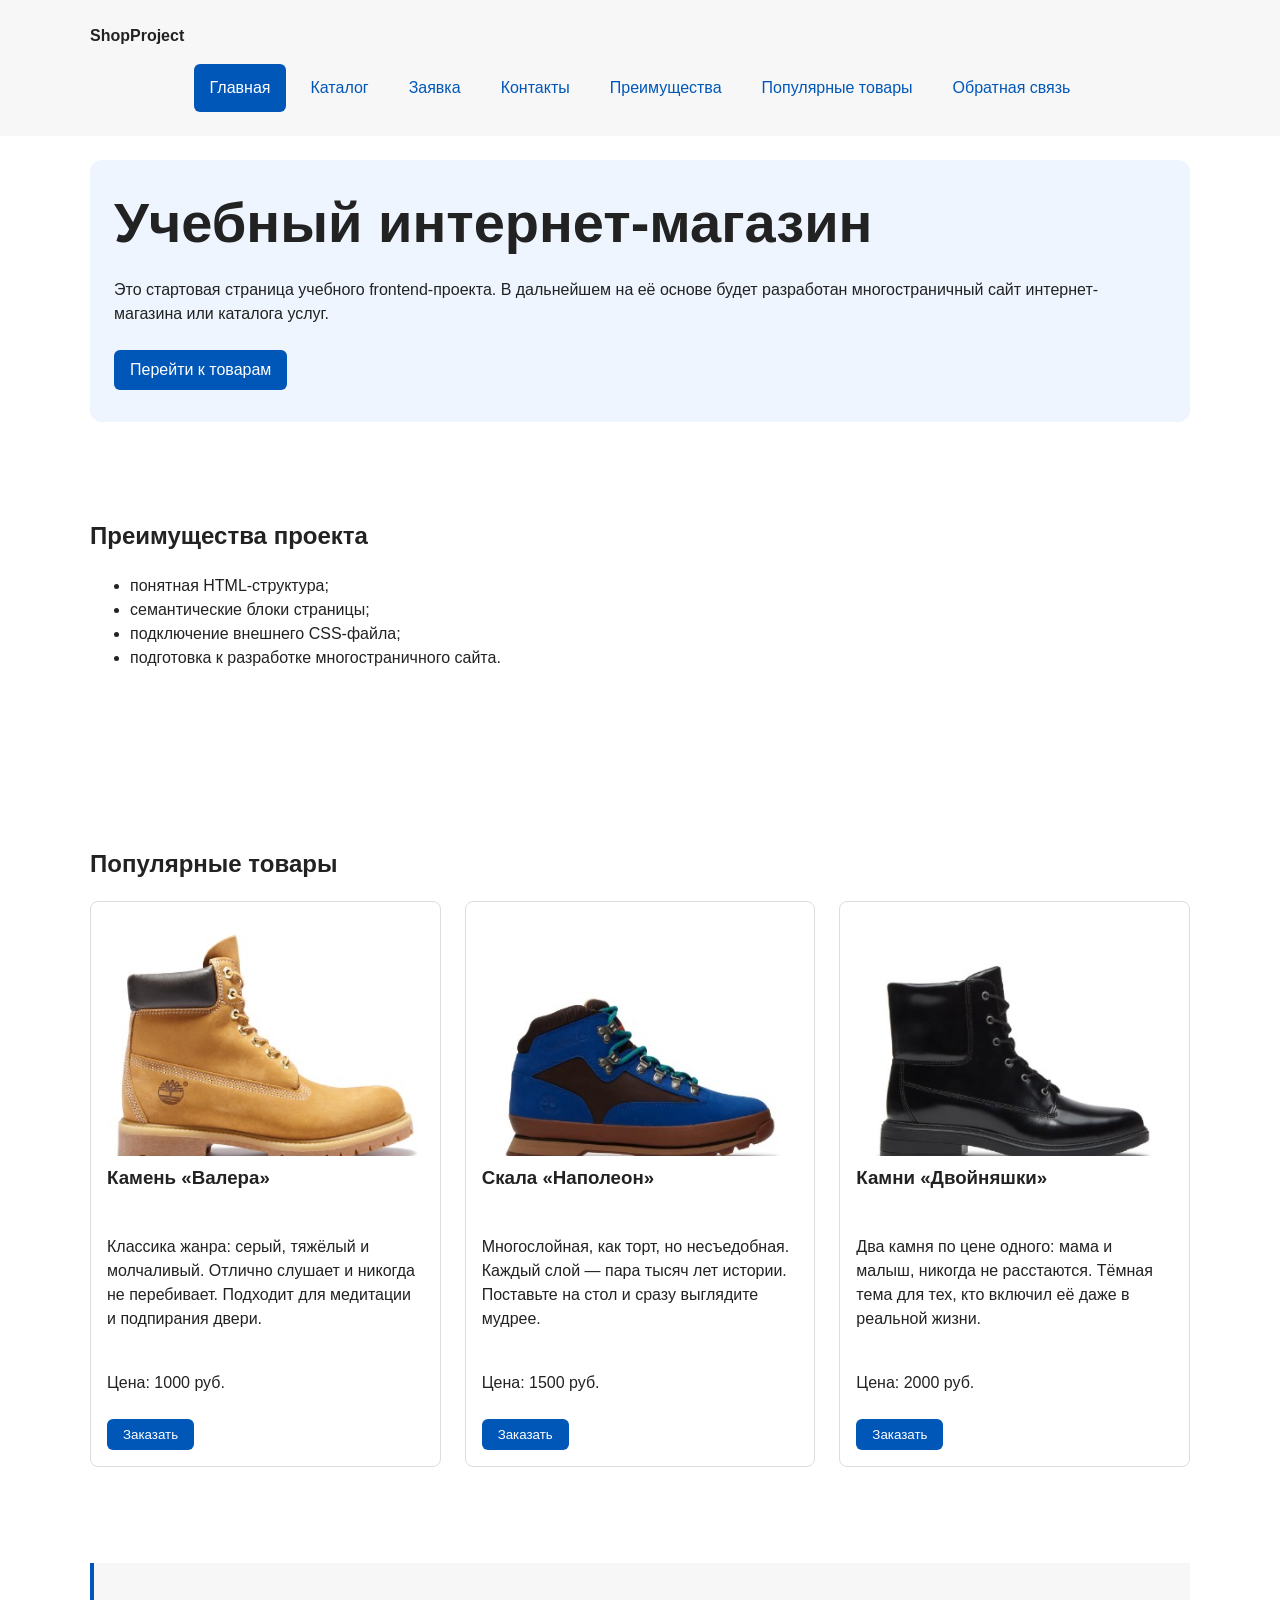
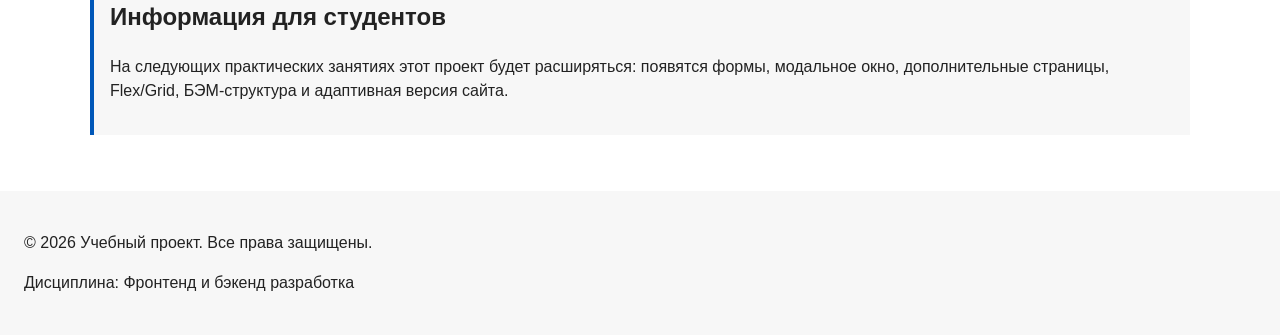
==== index.html @ 2223011c "first commit" ====
<!DOCTYPE html>
<html lang="ru">
<head>
  <meta charset="UTF-8">
  <meta name="viewport" content="width=device-width, initial-scale=1.0">
  <meta name="description" content="Главная страница учебного интернет-магазина: преимущества и популярные товары.">
  <title>Учебный интернет-магазин</title>
  <link rel="stylesheet" href="css/style.css">
  <link rel="stylesheet" href="css/responsive.css">
  <script src="js/main.js" defer></script>
</head>
<body>
  <a class="skip-link" href="#main">Перейти к основному содержимому</a>

  <header>
    <div class="site-header">
      <a class="site-logo" href="index.html">ShopProject</a>

      <nav class="site-nav" aria-label="Основная навигация">
        <ul class="site-nav__list">
          <li><a href="index.html" aria-current="page">Главная</a></li>
          <li><a href="catalog.html">Каталог</a></li>
          <li><a href="order.html">Заявка</a></li>
          <li><a href="contacts.html">Контакты</a></li>
          <li><a href="index.html#advantages">Преимущества</a></li>
          <li><a href="index.html#popular">Популярные товары</a></li>
          <li><a href="index.html#contacts">Обратная связь</a></li>
        </ul>
      </nav>
    </div>
  </header>

  <main id="main" class="main">
    <section class="hero">
      <h1>Учебный интернет-магазин</h1>
      <p>
        Это стартовая страница учебного frontend-проекта.
        В дальнейшем на её основе будет разработан многостраничный сайт
        интернет-магазина или каталога услуг.
      </p>
      <a class="button" href="#popular">Перейти к товарам</a>
    </section>

    <section class="section" id="advantages">
      <h2>Преимущества проекта</h2>
      <ul class="advantages-list">
        <li>понятная HTML-структура;</li>
        <li>семантические блоки страницы;</li>
        <li>подключение внешнего CSS-файла;</li>
        <li>подготовка к разработке многостраничного сайта.</li>
      </ul>
    </section>

    <section class="section" id="popular">
      <h2>Популярные товары</h2>

      <div class="products-grid">
        <article class="product-card">
          <img
            class="product-card__image"
            src="images/product1-640.jpg"
            srcset="images/product1-480.jpg 480w,
                    images/product1-640.jpg 640w,
                    images/product1-960.jpg 960w"
            sizes="(max-width: 639px) 100vw,
                   (max-width: 1023px) 50vw,
                   33vw"
            alt="Камень «Валера»"
            width="640"
            height="480"
            loading="lazy"
          >
          <h3>Камень «Валера»</h3>
          <p>Классика жанра: серый, тяжёлый и молчаливый. Отлично слушает и никогда не перебивает. Подходит для медитации и подпирания двери.</p>
          <p>Цена: 1000 руб.</p>
          <button class="button product-card__button" type="button" data-product="Камень «Валера»">
            Заказать
          </button>
        </article>

        <article class="product-card">
          <img
            class="product-card__image"
            src="images/product2-640.jpg"
            srcset="images/product2-480.jpg 480w,
                    images/product2-640.jpg 640w,
                    images/product2-960.jpg 960w"
            sizes="(max-width: 639px) 100vw,
                   (max-width: 1023px) 50vw,
                   33vw"
            alt="Скала «Наполеон»"
            width="640"
            height="480"
            loading="lazy"
          >
          <h3>Скала «Наполеон»</h3>
          <p>Многослойная, как торт, но несъедобная. Каждый слой — пара тысяч лет истории. Поставьте на стол и сразу выглядите мудрее.</p>
          <p>Цена: 1500 руб.</p>
          <button class="button product-card__button" type="button" data-product="Скала «Наполеон»">
            Заказать
          </button>
        </article>

        <article class="product-card">
          <img
            class="product-card__image"
            src="images/product3-640.jpg"
            srcset="images/product3-480.jpg 480w,
                    images/product3-640.jpg 640w,
                    images/product3-960.jpg 960w"
            sizes="(max-width: 639px) 100vw,
                   (max-width: 1023px) 50vw,
                   33vw"
            alt="Камни «Двойняшки»"
            width="640"
            height="480"
            loading="lazy"
          >
          <h3>Камни «Двойняшки»</h3>
          <p>Два камня по цене одного: мама и малыш, никогда не расстаются. Тёмная тема для тех, кто включил её даже в реальной жизни.</p>
          <p>Цена: 2000 руб.</p>
          <button class="button product-card__button" type="button" data-product="Камни «Двойняшки»">
            Заказать
          </button>
        </article>
      </div>
    </section>

    <aside class="aside-info">
      <h2>Информация для студентов</h2>
      <p>
        На следующих практических занятиях этот проект будет расширяться:
        появятся формы, модальное окно, дополнительные страницы, Flex/Grid,
        БЭМ-структура и адаптивная версия сайта.
      </p>
    </aside>
  </main>

  <footer id="contacts">
    <p>&copy; 2026 Учебный проект. Все права защищены.</p>
    <p>Дисциплина: Фронтенд и бэкенд разработка</p>
  </footer>
  <dialog class="order-dialog" id="order-dialog" aria-labelledby="order-dialog-title">
    <h2 id="order-dialog-title">Оформление заявки</h2>

    <form class="order-form" id="order-form" action="#" method="post" novalidate>
      <input id="selected-product" name="selected-product" type="hidden">

      <div class="form-field">
        <label for="order-name">Имя</label>
        <input
          id="order-name"
          name="name"
          type="text"
          placeholder="Введите ваше имя"
          minlength="2"
          autocomplete="given-name"
          required
        >
      </div>

      <div class="form-field">
        <label for="order-email">E-mail</label>
        <input
          id="order-email"
          name="email"
          type="email"
          placeholder="example@mail.ru"
          autocomplete="email"
          required
        >
      </div>

      <div class="form-field">
        <label for="order-phone">Телефон</label>
        <input
          id="order-phone"
          name="phone"
          type="tel"
          inputmode="tel"
          placeholder="+7 (900) 000-00-00"
          pattern="^\+7 \(\d{3}\) \d{3}-\d{2}-\d{2}$"
          required
        >
        <small>Формат: +7 (900) 000-00-00</small>
      </div>

      <div class="form-field">
        <label for="order-date">Дата связи</label>
        <input
          id="order-date"
          name="date"
          type="date"
        >
      </div>

      <div class="form-field">
        <label for="order-topic">Тема заявки</label>
        <select id="order-topic" name="topic" required>
          <option value="">Выберите тему</option>
          <option value="product">Заказ товара</option>
          <option value="consultation">Консультация</option>
          <option value="delivery">Доставка</option>
        </select>
      </div>

      <div class="form-field">
        <label for="order-comment">Комментарий</label>
        <textarea
          id="order-comment"
          name="comment"
          rows="4"
          placeholder="Укажите дополнительную информацию"
        ></textarea>
      </div>

      <div class="form-field form-field--checkbox">
        <label>
          <input
            id="order-agreement"
            name="agreement"
            type="checkbox"
            required
          >
          Я согласен на обработку данных
        </label>
      </div>

      <div class="form-actions">
        <button type="button" id="close-order-dialog">Закрыть</button>
        <button type="submit">Отправить заявку</button>
      </div>
    </form>
  </dialog>

  <p class="success-message" id="success-message" hidden>
    Форма успешно отправлена!
  </p>
</body>
</html>
---- css/style.css ----
/* ===============================
   1. Переменные проекта
   =============================== */

:root {
  /* Основные цвета проекта */
  --color-bg: #ffffff;
  --color-text: #222222;
  --color-muted: #666666;
  --color-primary: #0057b8;
  --color-primary-dark: #003f86;
  --color-border: #dddddd;
  --color-surface: #f7f7f7;
  --color-surface-accent: #eef5ff;
  --color-danger: #b00020;
  --color-success: #168a2f;
  --color-success-bg: #eefaf0;
  --color-white: #ffffff;

  /* Отступы */
  --space-xs: 4px;
  --space-sm: 8px;
  --space-md: 16px;
  --space-lg: 24px;
  --space-xl: 32px;

  /* Скругления */
  --radius-sm: 6px;
  --radius-md: 8px;
  --radius-lg: 12px;

  /* Размеры */
  --container-width: 1100px;
}

/* ===============================
   2. Базовые стили
   =============================== */

/* Плавная прокрутка к якорям. */
html {
  scroll-behavior: smooth;
}

/* border-box: width включает content, padding и border. */
* {
  box-sizing: border-box;
}

/* Убираем стандартный отступ body и задаём базовую типографику. */
body {
  margin: 0;
  font-family: Arial, sans-serif;
  line-height: 1.5;
  color: var(--color-text);
  background-color: var(--color-bg);
}

/* Внутренние отступы основных областей страницы. */
header,
main,
footer {
  padding: var(--space-lg);
}

/* Шапка и подвал используют нейтральный фон. */
header {
  background-color: var(--color-surface);
}

footer {
  background-color: var(--color-surface);
}

/* ===============================
   3. Общие элементы интерфейса
   =============================== */

a {
  color: var(--color-primary);
}

a:hover {
  color: var(--color-primary-dark);
}

a:focus-visible {
  outline: 2px solid var(--color-primary);
  outline-offset: 3px;
}

/* Подсветка элемента, на который ведёт якорная ссылка. */
:target {
  outline: 2px dashed var(--color-primary);
  outline-offset: 4px;
}

/* Кнопка: используется и для ссылок, и для элементов button. */
.button {
  display: inline-block;
  padding: var(--space-sm) var(--space-md);
  color: var(--color-white);
  background-color: var(--color-primary);
  text-decoration: none;
  border: none;
  border-radius: var(--radius-sm);
  cursor: pointer;
}

.button:hover {
  background-color: var(--color-primary-dark);
}

.button:focus-visible {
  outline: 2px solid var(--color-primary);
  outline-offset: 3px;
}

.button:disabled {
  opacity: 0.6;
  cursor: not-allowed;
}

/* ===============================
   4. Компоненты страницы
   =============================== */

/* Шапка: ограничиваем ширину содержимого. */
.site-header {
  max-width: var(--container-width);
  margin: 0 auto;
}

/* Текстовый логотип. */
.site-logo {
  font-weight: bold;
  text-decoration: none;
  color: var(--color-text);
}

/* Навигация через Flexbox: пункты в строку с переносом. */
.site-nav__list {
  display: flex;
  flex-wrap: wrap;
  justify-content: center;
  align-items: center;
  gap: var(--space-md);
  padding: 0;
  margin: var(--space-md) 0 0;
  list-style: none;
}

/* inline-block позволяет задать ссылке внутренние отступы. */
.site-nav__list a {
  display: inline-block;
  padding: var(--space-sm) var(--space-md);
  color: var(--color-primary);
  text-decoration: none;
  border-radius: var(--radius-sm);
}

.site-nav__list a:hover {
  color: var(--color-white);
  background-color: var(--color-primary);
}

/* Пункт меню текущей страницы подсвечивается.
   aria-current="page" сообщает и браузеру, и экранным читалкам,
   что ссылка ведёт на открытую сейчас страницу. */
.site-nav__list a[aria-current="page"] {
  color: var(--color-white);
  background-color: var(--color-primary);
}

/* Хлебные крошки на внутренних страницах. */
.breadcrumbs {
  max-width: var(--container-width);
  margin: 0 auto var(--space-md);
  font-size: 14px;
  color: var(--color-muted);
}

.breadcrumbs a {
  color: var(--color-primary);
}

/* Разделитель перед названием текущей страницы. */
.breadcrumbs span::before {
  content: " / ";
  color: var(--color-muted);
}

/* Hero-блок — первый крупный блок страницы. */
.hero {
  max-width: var(--container-width);
  margin: 0 auto var(--space-xl);
  padding: var(--space-xl) var(--space-lg);
  background-color: var(--color-surface-accent);
  border-radius: var(--radius-lg);
}

/* Общий класс для разделов страницы. */
.section {
  max-width: var(--container-width);
  margin: 0 auto var(--space-xl);
}

.section h2 {
  margin-top: 0;
}

/* Сетка карточек: три равные колонки. */
.products-grid {
  display: grid;
  grid-template-columns: repeat(3, 1fr);
  gap: var(--space-lg);
}

/* Карточка товара — flex-контейнер, содержимое сверху вниз. */
.product-card {
  display: flex;
  flex-direction: column;
  gap: var(--space-sm);
  margin-bottom: 0;
  padding: var(--space-md);
  border: 1px solid var(--color-border);
  border-radius: var(--radius-md);
  background-color: var(--color-bg);
}

.product-card:hover {
  border-color: var(--color-primary);
}

.product-card h3 {
  margin-top: 0;
}

/* Кнопка прижата к низу карточки и не растягивается. */
.product-card .button {
  margin-top: auto;
  align-self: flex-start;
}

/* Страница каталога: фильтры слева, товары справа. */
.catalog-layout {
  max-width: var(--container-width);
  margin: 0 auto var(--space-xl);
  display: grid;
  grid-template-columns: 260px 1fr;
  grid-template-areas: "filters products";
  gap: var(--space-lg);
}

.catalog-filters {
  grid-area: filters;
  padding: var(--space-md);
  border: 1px solid var(--color-border);
  border-radius: var(--radius-md);
  background-color: var(--color-surface);
}

.catalog-products {
  grid-area: products;
}

/* Форма фильтров. */
.filters-form {
  display: grid;
  gap: var(--space-md);
}

.filters-form fieldset {
  margin: 0;
  padding: var(--space-md);
  border: 1px solid var(--color-border);
  border-radius: var(--radius-sm);
}

.filters-form legend {
  font-weight: 700;
}

.filters-form label {
  display: block;
  margin-bottom: var(--space-sm);
}

.filters-form input[type="number"] {
  width: 100%;
  padding: 8px 10px;
  border: 1px solid var(--color-border);
  border-radius: var(--radius-sm);
  font: inherit;
}

/* Дополнительный информационный блок. */
.aside-info {
  max-width: var(--container-width);
  margin: 0 auto var(--space-xl);
  padding: var(--space-md);
  border-left: 4px solid var(--color-primary);
  background-color: var(--color-surface);
}

/* ===============================
   5. Форма и модальное окно
   =============================== */

/* Модальное окно на основе элемента dialog. */
.order-dialog {
  width: min(100% - 32px, 560px);
  padding: var(--space-lg);
  border: none;
  border-radius: var(--radius-lg);
}

/* Затемнение фона за модальным окном. */
.order-dialog::backdrop {
  background-color: rgba(0, 0, 0, 0.5);
}

.form-field {
  margin-bottom: var(--space-md);
}

.form-field label {
  display: block;
  margin-bottom: var(--space-xs);
}

.form-field input,
.form-field select,
.form-field textarea {
  width: 100%;
  padding: 10px 12px;
  border: 1px solid var(--color-border);
  border-radius: var(--radius-sm);
  font: inherit;
}

/* Checkbox не должен занимать всю ширину. */
.form-field input[type="checkbox"] {
  width: auto;
}

/* Подсказка под полем. */
.form-field small {
  display: block;
  margin-top: var(--space-xs);
  color: var(--color-muted);
}

/* Состояния полей формы. */
.form-field input:hover,
.form-field select:hover,
.form-field textarea:hover {
  border-color: var(--color-primary);
}

.form-field input:focus-visible,
.form-field select:focus-visible,
.form-field textarea:focus-visible,
.form-actions button:focus-visible {
  outline: 2px solid var(--color-primary);
  outline-offset: 3px;
}

/* Ошибочные поля: aria-invalid добавляется из js/main.js.
   Префикс .form-field нужен, чтобы перебить .form-field input. */
.form-field [aria-invalid="true"] {
  border-color: var(--color-danger);
}

/* Кнопки формы. */
.form-actions {
  display: flex;
  gap: 12px;
  margin-top: 20px;
}

/* Сообщение об успешной отправке. */
.success-message {
  max-width: var(--container-width);
  margin: var(--space-lg) auto;
  padding: var(--space-md);
  border-left: 4px solid var(--color-success);
  background-color: var(--color-success-bg);
}
---- css/responsive.css ----
/*
  Адаптивные стили для контрольной работы №3.
  Подход: Mobile First.
  Базовые стили рассчитаны на мобильный экран.
  Расширения добавляются через min-width медиазапросы.
*/

/* ===============================
   1. Базовые адаптивные правила
   =============================== */

*,
*::before,
*::after {
  box-sizing: border-box;
}

html {
  scroll-behavior: smooth;
}

/* Изображения и видео не выходят за пределы контейнера. */
img,
video {
  max-width: 100%;
  height: auto;
}

/* Временная защита от горизонтального скролла.
   Не заменяет исправление ошибок в раскладке. */
body {
  overflow-x: hidden;
}

/* ===============================
   2. Контейнеры и секции
   =============================== */

/* На мобильном экране отступ от краёв меньше. */
header,
main,
footer {
  padding: var(--space-md);
}

/* Ширина контейнера: вся доступная ширина, но не больше 1200px.
   Боковой отступ уже задан у main, поэтому здесь 100%. */
.site-header,
.hero,
.section,
.aside-info,
.catalog-layout,
.breadcrumbs,
.success-message {
  width: min(100%, 1200px);
  margin-inline: auto;
}

/* clamp(): отступ растёт вместе с шириной экрана. */
.section {
  padding-block: clamp(24px, 5vw, 64px);
}

@media (min-width: 768px) {
  header,
  main,
  footer {
    padding: var(--space-lg);
  }
}

/* ===============================
   3. Навигация
   =============================== */

/* Мобильный экран: пункты меню в колонку. */
.site-nav__list {
  display: flex;
  flex-direction: column;
  align-items: stretch;
  gap: var(--space-sm, 8px);
  padding: 0;
  margin: var(--space-md) 0 0;
  list-style: none;
}

.site-nav__list a {
  display: block;
  padding: 12px 16px;
}

/* Планшет и desktop: меню в строку с переносом. */
@media (min-width: 768px) {
  .site-nav__list {
    flex-direction: row;
    flex-wrap: wrap;
    align-items: center;
  }
}

/* ===============================
   4. Hero-блок
   =============================== */

.hero {
  display: grid;
  gap: var(--space-lg, 24px);
  align-items: center;
  padding: var(--space-lg) var(--space-md);
}

.hero h1 {
  margin: 0;
  font-size: clamp(28px, 7vw, 56px);
  line-height: 1.1;
}

.hero p {
  margin: 0;
}

.hero .button {
  justify-self: start;
}

@media (min-width: 768px) {
  .hero {
    padding: var(--space-xl) var(--space-lg);
  }
}

/* ===============================
   5. Сетка карточек
   =============================== */

/* Мобильный экран: одна колонка. */
.products-grid {
  display: grid;
  grid-template-columns: 1fr;
  gap: var(--space-md, 16px);
}

/* min-width: 0 не даёт содержимому растянуть карточку шире колонки. */
.product-card {
  min-width: 0;
}

.product-card h3,
.product-card p {
  overflow-wrap: anywhere;
}

/* Небольшой планшет: две колонки. */
@media (min-width: 640px) {
  .products-grid {
    grid-template-columns: repeat(2, minmax(0, 1fr));
  }
}

/* Desktop: три колонки (в проекте три товара). */
@media (min-width: 1024px) {
  .products-grid {
    grid-template-columns: repeat(3, minmax(0, 1fr));
    gap: var(--space-lg, 24px);
  }
}

/* ===============================
   6. Страница каталога
   =============================== */

/* Мобильный экран: фильтр над списком товаров. */
.catalog-layout {
  display: grid;
  grid-template-columns: 1fr;
  grid-template-areas: none;
  gap: var(--space-lg, 24px);
}

.catalog-filters,
.catalog-products {
  grid-area: auto;
  min-width: 0;
}

.catalog-filters {
  order: -1;
}

/* Desktop: фильтр слева и закреплён при прокрутке. */
@media (min-width: 1024px) {
  .catalog-layout {
    grid-template-columns: 280px minmax(0, 1fr);
    align-items: start;
  }

  .catalog-filters {
    position: sticky;
    top: var(--space-lg);
    order: initial;
  }
}

/* ===============================
   7. Изображения карточек
   =============================== */

/* aspect-ratio задаёт соотношение сторон.
   object-fit: cover заполняет блок без искажения пропорций. */
.product-card__image {
  display: block;
  width: 100%;
  height: auto;
  aspect-ratio: 4 / 3;
  object-fit: cover;
  border-radius: var(--radius-md, 8px);
}

/* ===============================
   8. Страница товара
   =============================== */

/* Мобильный экран: изображение над описанием. */
.product {
  display: grid;
  gap: var(--space-lg);
  width: min(100%, 1200px);
  margin-inline: auto;
}

.product__image {
  display: block;
  width: 100%;
  max-width: 520px;
  margin-inline: auto;
  border: 1px solid var(--color-border);
  border-radius: var(--radius-md);
}

.product__info h1 {
  margin-top: 0;
  font-size: clamp(24px, 5vw, 40px);
  line-height: 1.2;
}

.product__price {
  font-size: 20px;
  font-weight: 700;
}

/* Планшет и desktop: две колонки. */
@media (min-width: 768px) {
  .product {
    grid-template-columns: repeat(2, minmax(0, 1fr));
    align-items: center;
  }
}

/* ===============================
   9. Форма заявки (order.html)
   =============================== */

/* Мобильный экран: форма в одну колонку. */
.order-form {
  display: grid;
  gap: var(--space-md, 16px);
}

.order-form__group {
  display: grid;
  gap: var(--space-xs, 4px);
}

/* min-height: 44px — удобный размер для нажатия пальцем. */
.order-form__input,
.order-form__textarea,
.order-form__select {
  width: 100%;
  min-height: 44px;
  padding: 10px 12px;
  border: 1px solid var(--color-border);
  border-radius: var(--radius-sm);
  font: inherit;
}

.order-form__textarea {
  min-height: 120px;
  resize: vertical;
}

/* Кнопка отправки не растягивается на всю ширину формы. */
.order-form__group .button {
  justify-self: start;
}

/* Планшет и desktop: часть полей в две колонки. */
@media (min-width: 768px) {
  .order-form {
    grid-template-columns: repeat(2, minmax(0, 1fr));
  }

  .order-form__group--wide {
    grid-column: 1 / -1;
  }
}

/* Поля формы в модальном окне тоже делаем удобными для нажатия. */
.form-field input,
.form-field select,
.form-field textarea {
  min-height: 44px;
}

/* ===============================
   10. Таблица характеристик
   =============================== */

/* Если таблице не хватает ширины, прокручивается только контейнер,
   а не вся страница. */
.table-wrapper {
  width: 100%;
  overflow-x: auto;
  -webkit-overflow-scrolling: touch;
}

.product-table {
  width: 100%;
  min-width: 640px;
  border-collapse: collapse;
}

.product-table caption {
  margin-bottom: var(--space-sm);
  font-weight: 700;
  text-align: left;
}

.product-table th,
.product-table td {
  padding: 12px;
  border: 1px solid var(--color-border, #ddd);
  text-align: left;
}

.product-table th {
  background-color: var(--color-surface);
}

/* ===============================
   11. Модальное окно
   =============================== */

/* Окно не выходит за пределы экрана, длинное содержимое прокручивается. */
.order-dialog {
  width: min(100% - 32px, 560px);
  max-height: calc(100vh - 32px);
  overflow: auto;
}

.order-dialog::backdrop {
  background: rgb(0 0 0 / 0.5);
}

/* Кнопки формы в модальном окне переносятся на узком экране. */
.form-actions {
  flex-wrap: wrap;
}

/* ===============================
   12. Доступность (практика 13)
   =============================== */

/* Ссылка пропуска к основному содержимому.
   Скрыта за верхним краем экрана и появляется при фокусе с клавиатуры.
   display: none не используется: иначе ссылка была бы недоступна для Tab. */
.skip-link {
  position: absolute;
  left: 16px;
  top: -100px;
  z-index: 1000;
  padding: 8px 12px;
  color: #ffffff;
  background-color: #111111;
  border-radius: 6px;
  text-decoration: none;
}

.skip-link:focus,
.skip-link:focus-visible {
  top: 16px;
}

/* Видимый фокус на всех интерактивных элементах. */
:focus-visible {
  outline: 3px solid var(--color-primary, #0057b8);
  outline-offset: 3px;
}

.site-nav__list a:focus-visible,
.button:focus-visible,
.order-form__input:focus-visible,
.order-form__textarea:focus-visible,
.order-form__select:focus-visible,
.form-field input:focus-visible,
.form-field select:focus-visible,
.form-field textarea:focus-visible,
.form-actions button:focus-visible {
  outline: 3px solid var(--color-primary, #0057b8);
  outline-offset: 3px;
}
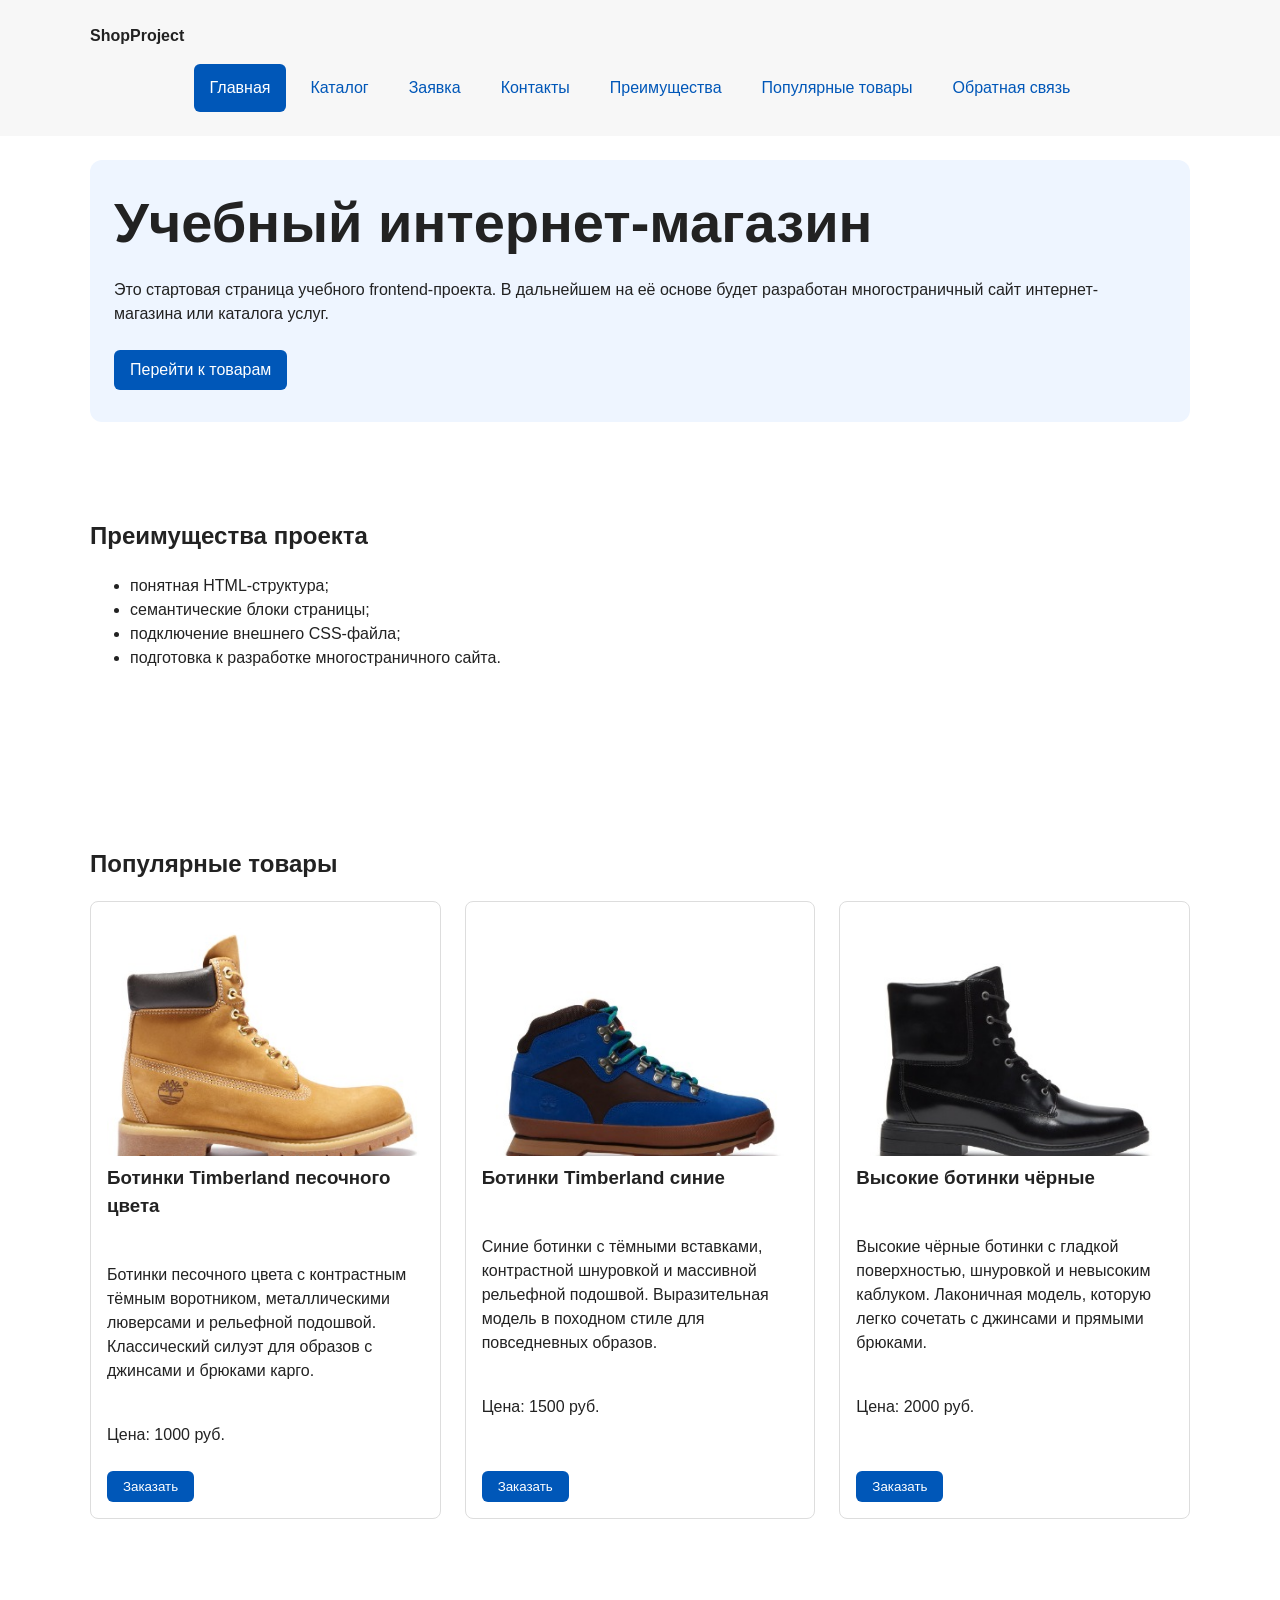
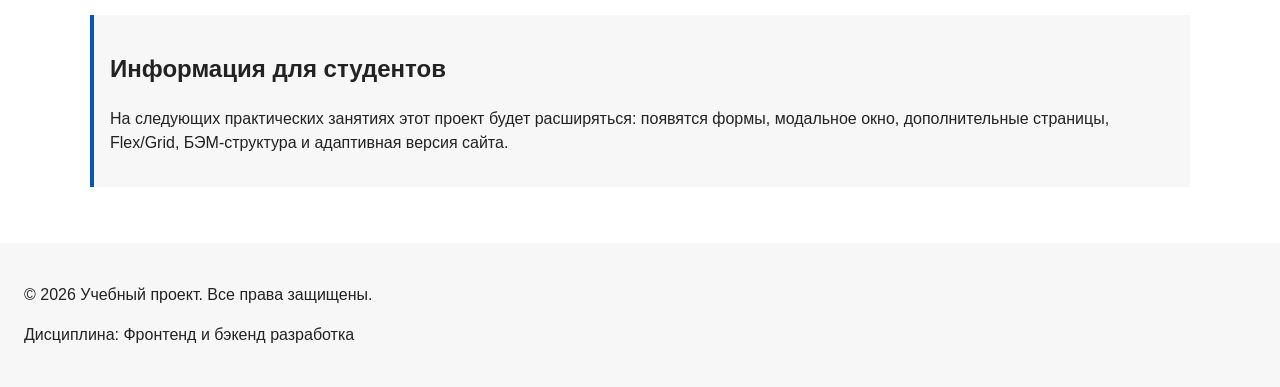
==== commit 18f6ba62: "finish" ====
--- a/index.html
+++ b/index.html
@@ -65,15 +65,15 @@
             sizes="(max-width: 639px) 100vw,
                    (max-width: 1023px) 50vw,
                    33vw"
-            alt="Камень «Валера»"
+            alt="Ботинки Timberland песочного цвета"
             width="640"
             height="480"
             loading="lazy"
           >
-          <h3>Камень «Валера»</h3>
-          <p>Классика жанра: серый, тяжёлый и молчаливый. Отлично слушает и никогда не перебивает. Подходит для медитации и подпирания двери.</p>
+          <h3>Ботинки Timberland песочного цвета</h3>
+          <p>Ботинки песочного цвета с контрастным тёмным воротником, металлическими люверсами и рельефной подошвой. Классический силуэт для образов с джинсами и брюками карго.</p>
           <p>Цена: 1000 руб.</p>
-          <button class="button product-card__button" type="button" data-product="Камень «Валера»">
+          <button class="button product-card__button" type="button" data-product="Ботинки Timberland песочного цвета">
             Заказать
           </button>
         </article>
@@ -88,15 +88,15 @@
             sizes="(max-width: 639px) 100vw,
                    (max-width: 1023px) 50vw,
                    33vw"
-            alt="Скала «Наполеон»"
+            alt="Ботинки Timberland синие"
             width="640"
             height="480"
             loading="lazy"
           >
-          <h3>Скала «Наполеон»</h3>
-          <p>Многослойная, как торт, но несъедобная. Каждый слой — пара тысяч лет истории. Поставьте на стол и сразу выглядите мудрее.</p>
+          <h3>Ботинки Timberland синие</h3>
+          <p>Синие ботинки с тёмными вставками, контрастной шнуровкой и массивной рельефной подошвой. Выразительная модель в походном стиле для повседневных образов.</p>
           <p>Цена: 1500 руб.</p>
-          <button class="button product-card__button" type="button" data-product="Скала «Наполеон»">
+          <button class="button product-card__button" type="button" data-product="Ботинки Timberland синие">
             Заказать
           </button>
         </article>
@@ -111,15 +111,15 @@
             sizes="(max-width: 639px) 100vw,
                    (max-width: 1023px) 50vw,
                    33vw"
-            alt="Камни «Двойняшки»"
+            alt="Высокие ботинки чёрные"
             width="640"
             height="480"
             loading="lazy"
           >
-          <h3>Камни «Двойняшки»</h3>
-          <p>Два камня по цене одного: мама и малыш, никогда не расстаются. Тёмная тема для тех, кто включил её даже в реальной жизни.</p>
+          <h3>Высокие ботинки чёрные</h3>
+          <p>Высокие чёрные ботинки с гладкой поверхностью, шнуровкой и невысоким каблуком. Лаконичная модель, которую легко сочетать с джинсами и прямыми брюками.</p>
           <p>Цена: 2000 руб.</p>
-          <button class="button product-card__button" type="button" data-product="Камни «Двойняшки»">
+          <button class="button product-card__button" type="button" data-product="Высокие ботинки чёрные">
             Заказать
           </button>
         </article>
